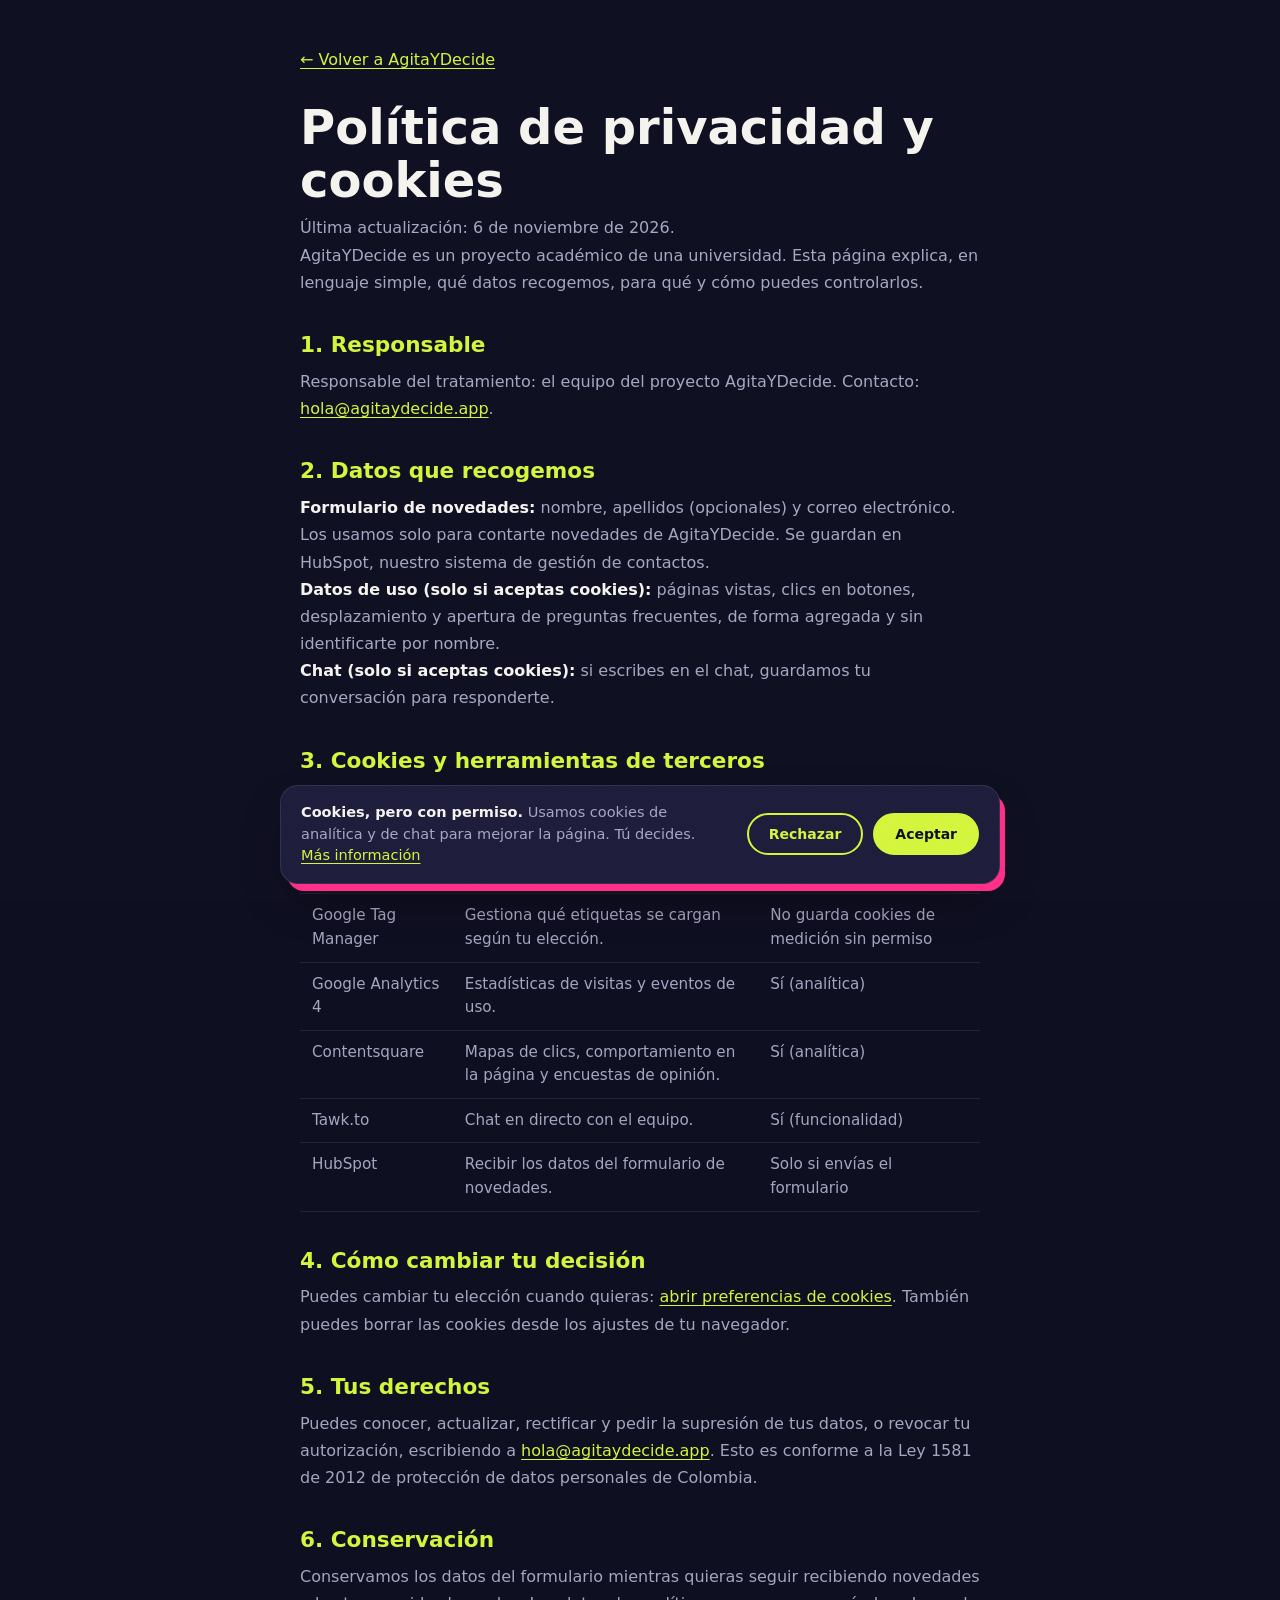
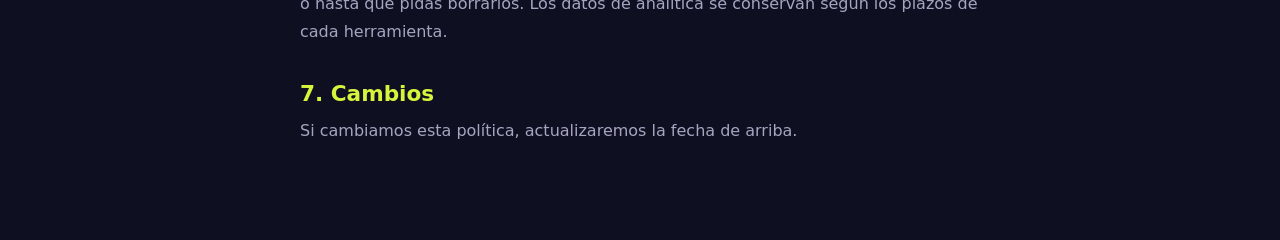
==== privacidad.html @ ba93901f "Banner de cookies con Consent Mode y página de privacidad" && git push" ====
<!doctype html>
<html lang="es">
<head>
  <script>
  window.dataLayer = window.dataLayer || [];
  function gtag(){dataLayer.push(arguments);}
  gtag('consent','default',{ad_storage:'denied',ad_user_data:'denied',ad_personalization:'denied',analytics_storage:'denied',functionality_storage:'denied',personalization_storage:'denied',security_storage:'granted',wait_for_update:500});
  try{if(localStorage.getItem('agita_consent_v1')==='granted'){gtag('consent','update',{analytics_storage:'granted',functionality_storage:'granted'});}}catch(e){}
  </script>
  <!-- Google Tag Manager -->
  <script>(function(w,d,s,l,i){w[l]=w[l]||[];w[l].push({'gtm.start':
  new Date().getTime(),event:'gtm.js'});var f=d.getElementsByTagName(s)[0],
  j=d.createElement(s),dl=l!='dataLayer'?'&l='+l:'';j.async=true;j.src=
  'https://www.googletagmanager.com/gtm.js?id='+i+dl;f.parentNode.insertBefore(j,f);
  })(window,document,'script','dataLayer','GTM-TQKG4NX7');</script>
  <!-- End Google Tag Manager -->
  <meta charset="utf-8">
  <meta name="viewport" content="width=device-width, initial-scale=1">
  <title>Política de privacidad y cookies — AgitaYDecide</title>
  <meta name="description" content="Cómo AgitaYDecide trata tus datos personales y qué cookies usa: analítica, chat y formulario de contacto. Tú decides qué aceptar.">
  <meta name="robots" content="noindex, follow">
  <link rel="canonical" href="https://juand12348.github.io/AgitaYDecide/privacidad.html">
  <meta name="theme-color" content="#0f0f22">
  <link rel="icon" href="assets/favicon.svg" type="image/svg+xml">
  <link rel="icon" href="assets/favicon.ico" sizes="32x32">
  <link rel="apple-touch-icon" href="assets/apple-touch-icon.png">
  <link rel="manifest" href="manifest.webmanifest">
  <link rel="stylesheet" href="css/styles.css">
  <style>
    .legal{max-width:760px;margin:0 auto;padding:48px var(--gutter) 96px}
    .legal-back{display:inline-block;margin-bottom:28px;color:var(--lime);text-underline-offset:3px}
    .legal h1{font:800 clamp(2rem,6vw,3rem)/1.1 var(--f-display);margin:0 0 8px}
    .legal h2{font:700 1.35rem/1.2 var(--f-display);margin:36px 0 10px;color:var(--lime)}
    .legal p,.legal li{line-height:1.7;color:var(--muted)}
    .legal strong{color:var(--text)}
    .legal a{color:var(--lime);text-underline-offset:3px}
    .legal table{width:100%;border-collapse:collapse;margin:12px 0;font-size:.95rem}
    .legal th,.legal td{text-align:left;padding:10px 12px;border-bottom:1px solid var(--line);vertical-align:top;color:var(--muted)}
    .legal th{color:var(--text)}
    .legal .link-btn{background:none;border:0;padding:0;font:inherit;color:var(--lime);text-decoration:underline;text-underline-offset:3px;cursor:pointer}
  </style>
</head>
<body>
  <noscript><iframe src="https://www.googletagmanager.com/ns.html?id=GTM-TQKG4NX7"
  height="0" width="0" style="display:none;visibility:hidden"></iframe></noscript>

  <main class="legal">
    <a class="legal-back" href="./">← Volver a AgitaYDecide</a>
    <h1>Política de privacidad y cookies</h1>
    <p>Última actualización: 6 de noviembre de 2026.</p>

    <p>AgitaYDecide es un proyecto académico de una universidad. Esta página explica, en lenguaje simple, qué datos recogemos, para qué y cómo puedes controlarlos.</p>

    <h2>1. Responsable</h2>
    <p>Responsable del tratamiento: el equipo del proyecto AgitaYDecide. Contacto: <a href="mailto:hola@agitaydecide.app">hola@agitaydecide.app</a>.</p>

    <h2>2. Datos que recogemos</h2>
    <ul>
      <li><strong>Formulario de novedades:</strong> nombre, apellidos (opcionales) y correo electrónico. Los usamos solo para contarte novedades de AgitaYDecide. Se guardan en HubSpot, nuestro sistema de gestión de contactos.</li>
      <li><strong>Datos de uso (solo si aceptas cookies):</strong> páginas vistas, clics en botones, desplazamiento y apertura de preguntas frecuentes, de forma agregada y sin identificarte por nombre.</li>
      <li><strong>Chat (solo si aceptas cookies):</strong> si escribes en el chat, guardamos tu conversación para responderte.</li>
    </ul>

    <h2>3. Cookies y herramientas de terceros</h2>
    <p>Al entrar por primera vez, las cookies de analítica y de chat están <strong>desactivadas</strong> hasta que pulses «Aceptar» en el aviso.</p>
    <table>
      <thead><tr><th>Herramienta</th><th>Para qué</th><th>Requiere permiso</th></tr></thead>
      <tbody>
        <tr><td>Google Tag Manager</td><td>Gestiona qué etiquetas se cargan según tu elección.</td><td>No guarda cookies de medición sin permiso</td></tr>
        <tr><td>Google Analytics 4</td><td>Estadísticas de visitas y eventos de uso.</td><td>Sí (analítica)</td></tr>
        <tr><td>Contentsquare</td><td>Mapas de clics, comportamiento en la página y encuestas de opinión.</td><td>Sí (analítica)</td></tr>
        <tr><td>Tawk.to</td><td>Chat en directo con el equipo.</td><td>Sí (funcionalidad)</td></tr>
        <tr><td>HubSpot</td><td>Recibir los datos del formulario de novedades.</td><td>Solo si envías el formulario</td></tr>
      </tbody>
    </table>

    <h2>4. Cómo cambiar tu decisión</h2>
    <p>Puedes cambiar tu elección cuando quieras: <button type="button" class="link-btn" data-cookie-settings>abrir preferencias de cookies</button>. También puedes borrar las cookies desde los ajustes de tu navegador.</p>

    <h2>5. Tus derechos</h2>
    <p>Puedes conocer, actualizar, rectificar y pedir la supresión de tus datos, o revocar tu autorización, escribiendo a <a href="mailto:hola@agitaydecide.app">hola@agitaydecide.app</a>. Esto es conforme a la Ley 1581 de 2012 de protección de datos personales de Colombia.</p>

    <h2>6. Conservación</h2>
    <p>Conservamos los datos del formulario mientras quieras seguir recibiendo novedades o hasta que pidas borrarlos. Los datos de analítica se conservan según los plazos de cada herramienta.</p>

    <h2>7. Cambios</h2>
    <p>Si cambiamos esta política, actualizaremos la fecha de arriba.</p>
  </main>

  <script src="js/consent.js" defer></script>
</body>
</html>
---- css/styles.css ----
/* ==========================================================================
   AgitaYDecide — landing
   ========================================================================== */

:root {
  --ink: #0f0f22;
  --ink-2: #14142c;
  --ink-3: #1d1d3b;
  --ink-4: #2a2a4c;
  --ink-deep: #0a0a18;
  --cream: #eeeae0;
  --cream-2: #e3ded0;

  --lime: #d4f53c;
  --pink: #ff2e88;
  --cyan: #2cc9f2;
  --violet: #9b8cff;
  --orange: #ffa53a;

  --text: #f5f3ee;
  --muted: #a6a5c0;
  --line: rgba(255, 255, 255, .09);

  --f-display: "Outfit", system-ui, sans-serif;
  --f-body: "DM Sans", system-ui, sans-serif;
  --f-hand: "Caveat", "Comic Sans MS", cursive;

  --ease: cubic-bezier(.2, .7, .2, 1);
  --spring: cubic-bezier(.34, 1.56, .64, 1);
  --gutter: clamp(16px, 4vw, 40px);
  --max: 1180px;
}

/* ---------- Base ---------- */
*, *::before, *::after { box-sizing: border-box; }

html { scroll-behavior: smooth; scroll-padding-top: 80px; }

body {
  margin: 0;
  background: var(--ink);
  color: var(--text);
  font-family: var(--f-body);
  font-size: 16px;
  line-height: 1.55;
  -webkit-font-smoothing: antialiased;
  overflow-x: hidden;
}

/* grano de papel, muy sutil */
body::after {
  content: "";
  position: fixed;
  inset: 0;
  pointer-events: none;
  z-index: 100;
  opacity: .07;
  background-image: url("data:image/svg+xml,%3Csvg xmlns='http://www.w3.org/2000/svg' width='160' height='160'%3E%3Cfilter id='n'%3E%3CfeTurbulence type='fractalNoise' baseFrequency='.85' numOctaves='3' stitchTiles='stitch'/%3E%3C/filter%3E%3Crect width='100%25' height='100%25' filter='url(%23n)'/%3E%3C/svg%3E");
  mix-blend-mode: overlay;
}

img, svg { display: block; max-width: 100%; }
a { color: inherit; }
button { font: inherit; color: inherit; cursor: pointer; }
h1, h2, h3, h4, p, ul, ol, figure, blockquote { margin: 0; }
ul, ol { padding: 0; list-style: none; }

:focus-visible { outline: 3px solid var(--lime); outline-offset: 3px; border-radius: 6px; }

.wrap { width: 100%; max-width: var(--max); margin-inline: auto; padding-inline: var(--gutter); }
.section { padding-block: clamp(72px, 10vw, 120px); position: relative; }

/* ---------- Tipografía ---------- */
.eyebrow {
  font: 700 12px/1 var(--f-body);
  letter-spacing: .24em;
  text-transform: uppercase;
  color: var(--cyan);
  margin-bottom: 18px;
}
.eyebrow-plain { color: var(--text); opacity: .85; }
.eyebrow-ink { color: var(--ink); }

.h2 {
  font: 800 clamp(2.1rem, 4.4vw, 3.25rem)/1.02 var(--f-display);
  letter-spacing: -.02em;
}

.hl-lime, .hl-pink { position: relative; display: inline-block; }
.hl-lime { color: var(--lime); }
.hl-pink { color: var(--pink); }

.hand-note {
  font: 700 clamp(1.4rem, 2.2vw, 1.85rem)/1.05 var(--f-hand);
  color: var(--text);
}

/* trazos de color reutilizables (SVG) */
.s-lime { stroke: var(--lime); }
.s-pink { stroke: var(--pink); }
.s-cyan { stroke: var(--cyan); }
.s-violet { stroke: var(--violet); }
.s-ink { stroke: var(--ink); }

/* subrayado a mano que se dibuja */
.scribble {
  position: absolute;
  left: -2%;
  bottom: -.32em;
  width: 104%;
  height: .42em;
  overflow: visible;
}
.scribble path {
  fill: none;
  stroke: currentColor;
  stroke-width: 4;
  stroke-linecap: round;
}
.js .scribble path {
  stroke-dasharray: var(--len, 400);
  stroke-dashoffset: var(--len, 400);
  transition: stroke-dashoffset .9s var(--ease) .55s;
}
.js .scribble path + path { transition-delay: .85s; }
.js .is-in .scribble path { stroke-dashoffset: 0; }

/* ---------- Botones ---------- */
.btn {
  --bg: var(--lime);
  --fg: var(--ink);
  display: inline-flex;
  align-items: center;
  gap: 12px;
  padding: 15px 26px;
  border: 0;
  border-radius: 999px;
  background: var(--bg);
  color: var(--fg);
  font: 700 16px/1 var(--f-display);
  text-decoration: none;
  white-space: nowrap;
  transition: transform .35s var(--spring), box-shadow .35s var(--ease);
}
.btn:hover { transform: translateY(-2px) rotate(-1.5deg); box-shadow: 0 12px 28px -12px rgba(212, 245, 60, .65); }
.btn:active { transform: translateY(0) scale(.97); }
.btn-ico { width: 22px; height: 22px; flex: none; }
.btn:hover .btn-ico { animation: wiggle .5s var(--ease); }
.btn-sm { padding: 11px 18px; font-size: 14px; }

.btn-dark { --bg: var(--ink); --fg: var(--text); padding: 12px 22px 12px 18px; }
.btn-dark:hover { box-shadow: 4px 5px 0 var(--pink); }
.btn-dark span { display: flex; flex-direction: column; gap: 3px; text-align: left; font-size: 17px; }
.btn-dark small { font: 500 11px/1 var(--f-body); opacity: .7; }

@keyframes wiggle {
  0%, 100% { transform: rotate(0); }
  20% { transform: rotate(-14deg); }
  40% { transform: rotate(12deg); }
  60% { transform: rotate(-8deg); }
  80% { transform: rotate(5deg); }
}

/* ---------- Animaciones de entrada ---------- */
.js [data-reveal] {
  opacity: 0;
  transform: translateY(26px);
  transition: opacity .8s var(--ease) var(--d, 0s), transform .9s var(--ease) var(--d, 0s);
}
.js [data-reveal="fade"] { transform: scale(.97); }
.js [data-reveal="left"] { transform: translateX(-36px) rotate(-2deg); }
.js [data-reveal="right"] { transform: translateX(36px) rotate(3deg); }
.js [data-reveal].is-in { opacity: 1; transform: none; }
/* una vez dentro, los hovers responden sin el retardo de entrada */
.js [data-reveal].is-done { transition: transform .5s var(--spring), box-shadow .5s var(--ease), opacity .3s; }

/* contenedor que escalona a sus hijos */
.js [data-reveal="stagger"] { opacity: 1; transform: none; }
.js [data-reveal="stagger"] > * {
  opacity: 0;
  transform: translateY(14px) scale(.9) rotate(0deg);
  transition: opacity .5s var(--ease), transform .6s var(--spring);
  transition-delay: calc(var(--i, 0) * .32s + .1s);
}
.js [data-reveal="stagger"].is-in > * { opacity: 1; transform: translateX(var(--x, 0)) rotate(var(--r, 0deg)); }

/* ==========================================================================
   1. HEADER
   ========================================================================== */
.site-header {
  position: fixed;
  inset: 0 0 auto;
  z-index: 50;
  transition: background-color .4s var(--ease), border-color .4s var(--ease), padding .4s var(--ease);
  border-bottom: 1px solid transparent;
  padding-block: 18px;
}
.site-header.is-scrolled {
  background: rgba(15, 15, 34, .86);
  backdrop-filter: blur(12px);
  -webkit-backdrop-filter: blur(12px);
  border-color: var(--line);
  padding-block: 10px;
}
.header-inner { display: flex; align-items: center; justify-content: space-between; gap: 24px; }

.brand {
  display: inline-flex;
  align-items: center;
  gap: 10px;
  text-decoration: none;
  font: 800 22px/1 var(--f-display);
  letter-spacing: -.02em;
}
.brand-mark { width: 38px; height: 38px; color: var(--text); transition: transform .5s var(--spring); }
.brand:hover .brand-mark { transform: rotate(-14deg) scale(1.06); }

.nav { display: flex; align-items: center; gap: 28px; }
.nav a:not(.btn) {
  font-size: 14px;
  font-weight: 500;
  text-decoration: none;
  opacity: .85;
  position: relative;
  transition: opacity .2s;
}
.nav a:not(.btn)::after {
  content: "";
  position: absolute;
  left: 0; right: 0; bottom: -6px;
  height: 2px;
  border-radius: 2px;
  background: var(--lime);
  transform: scaleX(0);
  transform-origin: left;
  transition: transform .35s var(--ease);
}
.nav a:not(.btn):hover { opacity: 1; }
.nav a:not(.btn):hover::after { transform: scaleX(1); }

.menu-toggle {
  display: none;
  width: 44px; height: 44px;
  border: 1px solid var(--line);
  border-radius: 12px;
  background: var(--ink-3);
  position: relative;
}
.menu-toggle span {
  position: absolute;
  left: 12px; right: 12px;
  height: 2px;
  border-radius: 2px;
  background: var(--text);
  transition: transform .35s var(--ease), top .35s var(--ease);
}
.menu-toggle span:first-child { top: 17px; }
.menu-toggle span:last-child { top: 25px; right: 16px; }
.menu-toggle[aria-expanded="true"] span:first-child { top: 21px; transform: rotate(45deg); }
.menu-toggle[aria-expanded="true"] span:last-child { top: 21px; right: 12px; transform: rotate(-45deg); }

/* ==========================================================================
   2. HERO
   ========================================================================== */
.hero {
  position: relative;
  padding-top: 120px;
  overflow: hidden;
  border-bottom: 1px solid var(--line);
}
.hero-grid-bg {
  position: absolute;
  inset: 0;
  background-image:
    linear-gradient(var(--line) 1px, transparent 1px),
    linear-gradient(90deg, var(--line) 1px, transparent 1px);
  background-size: 44px 44px;
  mask-image: radial-gradient(ellipse 50% 70% at 72% 55%, #000 10%, transparent 75%);
  -webkit-mask-image: radial-gradient(ellipse 50% 70% at 72% 55%, #000 10%, transparent 75%);
  opacity: .55;
}
.hero-inner {
  position: relative;
  display: grid;
  grid-template-columns: 1.02fr 1fr;
  align-items: end;
  gap: 24px;
}
.hero-copy { padding-bottom: clamp(56px, 8vw, 96px); align-self: center; }

.hero-title {
  font: 800 clamp(2.7rem, 6.2vw, 4.7rem)/.98 var(--f-display);
  letter-spacing: -.03em;
  margin-bottom: 32px;
}
.hero-title .hl-lime { display: block; width: fit-content; font-size: 1.18em; margin-top: 4px; }
.hero-title .scribble { bottom: -.22em; height: .3em; }

.hero-lead { font-size: clamp(1.05rem, 1.5vw, 1.2rem); font-weight: 500; margin-bottom: 30px; max-width: 30ch; }
.hero-tags { margin-top: 22px; font-size: 13px; letter-spacing: .14em; color: var(--muted); }

.hero-art { position: relative; }
.hero-svg { width: 100%; max-width: 560px; margin-left: auto; overflow: hidden; }
.hero-note {
  position: absolute;
  top: 2%;
  right: -2%;
  z-index: 2;
  transform: rotate(-12deg);
  font-size: clamp(1.35rem, 2vw, 1.75rem);
  line-height: 1;
}
.hero-note svg { width: 130px; margin-top: 6px; overflow: visible; }
.hero-note path { fill: none; stroke-width: 4; stroke-linecap: round; }

.phone-body { fill: #0c0c1d; stroke: var(--text); stroke-width: 5; }
.phone-body.thin { stroke: #b8b2ff; stroke-width: 4; }
.phone-screen { fill: #15153a; }
.phone-notch { fill: #0c0c1d; }
.phone-logo { color: var(--text); }
.phone-text { fill: var(--text); font: 800 17px var(--f-display); letter-spacing: -.02em; }
.hand, .finger rect { fill: #f2ede1; stroke: #0b0b1a; stroke-width: 4; stroke-linejoin: round; }
.finger .nail { fill: none; stroke-width: 3; }
.hand-line { fill: none; stroke: #0b0b1a; stroke-width: 3; stroke-linecap: round; opacity: .55; }

/* la mano que agita: pausa, sacudida, pausa */
.rig-float { animation: float 6s ease-in-out infinite; transform-box: fill-box; transform-origin: center; }
.rig { animation: shake 3.6s var(--ease) infinite; transform-box: fill-box; transform-origin: 50% 85%; }
.arcs { transform-box: fill-box; transform-origin: center; }
.arcs-l { animation: arcs-l 3.6s var(--ease) infinite; }
.arcs-r { animation: arcs-r 3.6s var(--ease) infinite; }
.hero-art:hover .rig, .hero-art:hover .arcs { animation-duration: 1.4s; }

@keyframes float { 0%, 100% { transform: translateY(0); } 50% { transform: translateY(-8px); } }
@keyframes shake {
  0%, 52%, 100% { transform: rotate(0); }
  58% { transform: rotate(-5deg) translateX(-4px); }
  64% { transform: rotate(5deg) translateX(4px); }
  70% { transform: rotate(-4deg); }
  76% { transform: rotate(3deg); }
  82% { transform: rotate(-1deg); }
  88% { transform: rotate(0); }
}
@keyframes arcs-l {
  0%, 50%, 100% { opacity: .45; transform: translateX(0); }
  62%, 78% { opacity: 1; transform: translateX(-8px); }
}
@keyframes arcs-r {
  0%, 50%, 100% { opacity: .45; transform: translateX(0); }
  62%, 78% { opacity: 1; transform: translateX(8px); }
}

/* ==========================================================================
   3. BENEFICIOS
   ========================================================================== */
.benefits { background: var(--ink-2); border-bottom: 1px solid var(--line); }
.benefits-inner { display: grid; grid-template-columns: 1fr 2.6fr; gap: 48px; align-items: center; }
.benefits-head .hl-lime { margin-top: 4px; }
.benefits-head .scribble { bottom: -.34em; }

.benefits-list { display: grid; grid-template-columns: repeat(4, 1fr); }
.benefit {
  padding: 8px 26px 10px;
  border-left: 1px solid var(--line);
  position: relative;
}
.benefit::before {
  /* línea “a mano” que crece al aparecer */
  content: "";
  position: absolute;
  left: -1px; top: 0;
  width: 1px; height: 100%;
  background: rgba(255, 255, 255, .28);
  transform: scaleY(0);
  transform-origin: top;
  transition: transform 1s var(--ease) calc(var(--d, 0s) + .2s);
}
.benefit.is-in::before, html:not(.js) .benefit::before { transform: scaleY(1); }
.benefit h3 { font: 700 19px/1.2 var(--f-display); margin: 18px 0 8px; }
.benefit p { font-size: 14px; color: var(--muted); max-width: 22ch; }

.benefit-ico {
  width: 42px; height: 42px;
  fill: none;
  stroke-width: 1.8;
  stroke-linecap: round;
  stroke-linejoin: round;
  transition: transform .5s var(--spring);
}
.benefit:hover .benefit-ico { transform: rotate(-10deg) scale(1.12); }
.c-lime { stroke: var(--lime); }
.c-pink { stroke: var(--pink); }
.c-cyan { stroke: var(--cyan); }
.c-violet { stroke: var(--violet); }

/* ==========================================================================
   4. CTA — demo interactiva
   ========================================================================== */
.try { background: var(--cream); color: var(--ink); overflow: hidden; }
.try-inner {
  display: grid;
  grid-template-columns: auto 1.15fr .85fr;
  gap: clamp(28px, 4vw, 56px);
  align-items: center;
}

.try-phone-wrap { position: relative; padding: 30px 46px; }
.burst { position: absolute; inset: 0; width: 100%; height: 100%; overflow: visible; }

.demo-phone {
  position: relative;
  width: 264px;
  padding: 12px;
  border-radius: 40px;
  background: #0c0c1d;
  box-shadow: 0 0 0 3px #2b2b48 inset, 8px 10px 0 -2px rgba(15, 15, 34, .14);
  transform: rotate(-4deg);
  transition: transform .5s var(--spring);
}
.demo-phone:hover { transform: rotate(-2deg); }
.dp-screen {
  border-radius: 30px;
  background: linear-gradient(180deg, #17173a, #111128);
  padding: 22px 16px 18px;
  color: var(--text);
  min-height: 430px;
  display: flex;
  flex-direction: column;
}
.dp-brand { display: flex; align-items: center; justify-content: center; gap: 6px; font: 800 15px var(--f-display); margin-bottom: 20px; }
.dp-brand svg { width: 22px; height: 22px; }

.dp-list { display: flex; flex-direction: column; gap: 8px; }
.dp-item {
  --c: var(--lime);
  display: flex;
  align-items: center;
  gap: 10px;
  padding: 9px 10px;
  border-radius: 12px;
  background: var(--ink-3);
  border: 1.5px solid transparent;
  font-size: 14px;
  font-weight: 500;
  transition: border-color .15s, background-color .15s, transform .15s;
  animation: item-in .45s var(--spring) both;
}
.dp-item.is-hot { border-color: var(--c); background: var(--ink-4); transform: scale(1.03); }
.dp-item.is-pick { border-color: var(--c); background: color-mix(in srgb, var(--c) 22%, var(--ink-3)); }
.dp-dot {
  width: 22px; height: 22px;
  border-radius: 7px;
  background: var(--c);
  flex: none;
  transform: rotate(-6deg);
}
.dp-label { flex: 1; min-width: 0; overflow: hidden; text-overflow: ellipsis; white-space: nowrap; }
.dp-del {
  width: 24px; height: 24px;
  border: 0;
  border-radius: 8px;
  background: transparent;
  font-size: 18px;
  line-height: 1;
  opacity: .45;
  transition: opacity .2s, background-color .2s;
}
.dp-del:hover { opacity: 1; background: rgba(255, 255, 255, .08); }

@keyframes item-in { from { opacity: 0; transform: translateY(-6px) scale(.94); } }

.dp-add { display: flex; gap: 6px; margin-top: 10px; }
.dp-add[hidden] { display: none; }
.dp-add input {
  flex: 1;
  min-width: 0;
  padding: 9px 12px;
  border-radius: 12px;
  border: 1.5px dashed rgba(255, 255, 255, .22);
  background: transparent;
  color: var(--text);
  font: 500 14px var(--f-body);
}
.dp-add input::placeholder { color: var(--muted); }
.dp-add input:focus { outline: none; border-color: var(--lime); border-style: solid; }
.dp-add button {
  width: 38px;
  border: 0;
  border-radius: 12px;
  background: var(--ink-4);
  font-size: 20px;
  font-weight: 600;
  transition: background-color .2s, color .2s;
}
.dp-add button:hover { background: var(--lime); color: var(--ink); }

.dp-shake {
  margin-top: auto;
  padding: 15px;
  border: 0;
  border-radius: 14px;
  background: var(--lime);
  color: var(--ink);
  font: 800 16px/1 var(--f-display);
  letter-spacing: .06em;
  text-transform: uppercase;
  transition: transform .3s var(--spring), filter .2s;
}
.dp-shake:hover { transform: translateY(-2px); }
.dp-shake:active { transform: scale(.96); }
.dp-shake:disabled { filter: saturate(.4) brightness(.9); cursor: progress; }

.demo-phone.is-shaking { animation: phone-shake .5s linear infinite; }
@keyframes phone-shake {
  0% { transform: rotate(-4deg) translate(0, 0); }
  20% { transform: rotate(-9deg) translate(-6px, 2px); }
  40% { transform: rotate(1deg) translate(6px, -2px); }
  60% { transform: rotate(-8deg) translate(-4px, 1px); }
  80% { transform: rotate(0deg) translate(4px, -1px); }
  100% { transform: rotate(-4deg) translate(0, 0); }
}

.try-copy .h2 { margin-bottom: 22px; }
.try-lead { font-size: 17px; max-width: 42ch; color: #34344f; }
.try-note {
  display: flex;
  align-items: flex-start;
  gap: 8px;
  margin-top: 24px;
  color: var(--ink);
  transform: rotate(-2deg);
  font-size: 1.55rem;
}
.note-arrow { width: 60px; flex: none; margin-top: 4px; }
.note-arrow path { fill: none; stroke: var(--pink); stroke-width: 3; stroke-linecap: round; stroke-linejoin: round; }
.demo-hint { min-height: 1.5em; margin-top: 14px; font-size: 14px; font-weight: 700; color: var(--pink); }
.demo-hint.flash { animation: flash .6s var(--ease); }
@keyframes flash { 0% { transform: translateX(0); } 25% { transform: translateX(-6px); } 50% { transform: translateX(5px); } 75% { transform: translateX(-3px); } }

.try-result { position: relative; display: flex; align-items: center; gap: 10px; }
.curly-arrow { width: 74px; flex: none; }
.curly-arrow path { fill: none; stroke: var(--ink); stroke-width: 3.5; stroke-linecap: round; stroke-linejoin: round; }

.verdict {
  --c: var(--lime);
  position: relative;
  flex: 1;
  min-width: 180px;
  max-width: 230px;
  padding: 44px 20px 26px;
  border-radius: 26px;
  background: var(--ink);
  color: var(--text);
  text-align: center;
  transform: rotate(4deg);
  box-shadow: 10px 12px 0 -2px rgba(15, 15, 34, .14);
}
.verdict-rays { position: absolute; top: -22px; left: 50%; width: 82%; transform: translateX(-50%); overflow: visible; }
.verdict-rays g { transform-origin: 50% 100%; transform-box: fill-box; }
.verdict-ico { width: 64px; height: 64px; margin: 0 auto 14px; color: var(--c); }
.verdict-ico svg { width: 100%; height: 100%; }
.verdict-name {
  font: 800 clamp(1.5rem, 2.4vw, 1.9rem)/1.05 var(--f-display);
  letter-spacing: -.02em;
  overflow-wrap: anywhere;
}
.verdict-sub { margin-top: 6px; font-size: 13px; color: var(--muted); }

.verdict.is-thinking .verdict-ico { animation: spin-dice .5s linear infinite; }
.verdict.is-thinking .verdict-name { opacity: .35; }
.verdict.is-revealed { animation: verdict-pop .7s var(--spring); }
.verdict.is-revealed .verdict-rays g { animation: rays .7s var(--ease); }
@keyframes spin-dice { to { transform: rotate(360deg); } }
@keyframes verdict-pop {
  0% { transform: rotate(4deg) scale(.86); }
  60% { transform: rotate(-2deg) scale(1.06); }
  100% { transform: rotate(4deg) scale(1); }
}
@keyframes rays { 0% { opacity: 0; transform: scale(.6); } 100% { opacity: 1; transform: scale(1); } }

/* ==========================================================================
   5. EXPLICACIÓN
   ========================================================================== */
.explain { background: var(--ink); }

.problem {
  display: grid;
  grid-template-columns: 1fr 1.05fr .7fr;
  gap: 32px;
  align-items: center;
}
.problem-copy .h2 { margin-bottom: 22px; }
.problem-lines { font-size: 16px; font-weight: 500; line-height: 1.5; }
.problem-tip {
  display: flex;
  align-items: center;
  gap: 12px;
  margin-top: 26px;
  max-width: 34ch;
  color: var(--lime);
  font-size: 14px;
  font-weight: 500;
}
.problem-tip svg {
  width: 34px; height: 34px;
  flex: none;
  padding: 6px;
  border: 2px solid var(--lime);
  border-radius: 50%;
}

.chat { position: relative; display: flex; flex-direction: column; align-items: flex-start; gap: 14px; }
.bubble {
  display: inline-block;
  padding: 11px 18px;
  border-radius: 14px;
  font-size: 15px;
  font-weight: 500;
  transform: translateX(var(--x, 0)) rotate(var(--r, 0deg));
  box-shadow: 0 6px 18px -10px rgba(0, 0, 0, .6);
  white-space: nowrap;
}
.b-grey { background: #3a3958; color: #e7e5f4; border-bottom-left-radius: 4px; }
.b-pink { background: var(--pink); color: #fff; font-weight: 700; border-bottom-right-radius: 4px; }
.b-cyan { background: var(--cyan); color: var(--ink); font-weight: 700; border-bottom-right-radius: 4px; }
.chat-doodle { width: 60px; margin-left: 12%; margin-top: -6px; }
.chat-doodle path { fill: none; stroke: var(--violet); stroke-width: 2.5; stroke-linecap: round; }

.bored { width: 100%; max-width: 220px; margin-left: auto; overflow: visible; }
.bored-phone { transform-box: fill-box; transform-origin: center; animation: sigh 4s ease-in-out infinite; }
@keyframes sigh { 0%, 100% { transform: rotate(0); } 50% { transform: rotate(-3deg) translateY(3px); } }

.divider { width: 100%; height: 20px; margin-block: clamp(56px, 8vw, 90px); }
.divider path { fill: none; stroke: var(--line); stroke-width: 2; stroke-dasharray: 2 10; stroke-linecap: round; vector-effect: non-scaling-stroke; }

.steps-block { display: grid; grid-template-columns: .9fr 3fr; gap: 40px; align-items: center; }
.steps-scribble { width: 140px; margin-top: 14px; overflow: visible; }
.steps-scribble path { fill: none; stroke-width: 4; stroke-linecap: round; }

.steps { display: grid; grid-template-columns: repeat(3, 1fr); gap: 28px; counter-reset: s; }
.step {
  position: relative;
  display: flex;
  gap: 16px;
  align-items: center;
  padding: 18px;
  border: 1.5px solid color-mix(in srgb, var(--c) 70%, transparent);
  border-radius: 20px;
  background: var(--ink-2);
  transition: transform .45s var(--spring), box-shadow .45s var(--ease);
}
.step:hover, .js .step.is-in:hover { transform: translateY(-6px) rotate(-1deg); box-shadow: 6px 8px 0 -1px var(--c); }
.step:not(:last-child)::after {
  /* flecha entre pasos */
  content: "";
  position: absolute;
  right: -24px;
  top: 50%;
  width: 20px; height: 20px;
  background: currentColor;
  color: var(--muted);
  -webkit-mask: url("data:image/svg+xml,%3Csvg xmlns='http://www.w3.org/2000/svg' viewBox='0 0 24 24' fill='none' stroke='black' stroke-width='2.4' stroke-linecap='round' stroke-linejoin='round'%3E%3Cpath d='M4 12.5c5-.6 10-.4 15 .2M14 7.5c2 1.8 3.6 3.4 5 5-1.6 1.6-3.3 3.1-5 4.6'/%3E%3C/svg%3E") center / contain no-repeat;
          mask: url("data:image/svg+xml,%3Csvg xmlns='http://www.w3.org/2000/svg' viewBox='0 0 24 24' fill='none' stroke='black' stroke-width='2.4' stroke-linecap='round' stroke-linejoin='round'%3E%3Cpath d='M4 12.5c5-.6 10-.4 15 .2M14 7.5c2 1.8 3.6 3.4 5 5-1.6 1.6-3.3 3.1-5 4.6'/%3E%3C/svg%3E") center / contain no-repeat;
  transform: translateY(-50%);
}
.step-num {
  display: inline-grid;
  place-items: center;
  width: 30px; height: 30px;
  border-radius: 50%;
  background: var(--c);
  color: var(--ink);
  font: 800 12px var(--f-display);
  margin-bottom: 10px;
}
.step h3 { font: 700 17px/1.2 var(--f-display); margin-bottom: 6px; }
.step p { font-size: 13.5px; color: var(--muted); line-height: 1.45; }

.mini-phone {
  position: relative;
  flex: none;
  width: 82px;
  height: 150px;
  padding: 16px 7px 8px;
  border-radius: 18px;
  background: #0c0c1d;
  border: 2.5px solid var(--text);
  display: flex;
  flex-direction: column;
  gap: 5px;
  transform: rotate(-5deg);
}
.mp-row {
  display: flex;
  align-items: center;
  gap: 4px;
  height: 17px;
  padding: 0 5px;
  border-radius: 5px;
  background: var(--ink-3);
  font-size: 8.5px;
  font-weight: 500;
}
.mp-row::before { content: ""; width: 7px; height: 7px; border-radius: 2px; background: var(--c); }
.mp-btn {
  margin-top: auto;
  padding: 5px 0;
  border-radius: 6px;
  background: var(--lime);
  color: var(--ink);
  font: 800 8px var(--f-display);
  letter-spacing: .08em;
  text-transform: uppercase;
  text-align: center;
}
.mini-phone.is-shaking { justify-content: center; align-items: center; animation: mini-shake 2.4s var(--ease) infinite; }
.mp-logo { width: 34px; height: 34px; color: var(--text); }
.mp-waves { position: absolute; top: 10%; left: -22%; width: 144%; height: 80%; max-width: none; overflow: visible; animation: arcs-pulse 2.4s var(--ease) infinite; }
.mp-result { justify-content: center; align-items: center; text-align: center; gap: 2px; }
.mp-result strong { font: 800 15px var(--f-display); }
.mp-result small { font-size: 7.5px; color: var(--muted); }
.mp-burst { width: 46px; margin-bottom: 4px; overflow: visible; }

@keyframes mini-shake {
  0%, 45%, 100% { transform: rotate(-5deg); }
  52% { transform: rotate(-14deg); }
  60% { transform: rotate(5deg); }
  68% { transform: rotate(-12deg); }
  76% { transform: rotate(2deg); }
  84% { transform: rotate(-5deg); }
}
@keyframes arcs-pulse { 0%, 45%, 100% { opacity: .3; } 55%, 80% { opacity: 1; } }

/* ==========================================================================
   6. TESTIMONIOS
   ========================================================================== */
.testimonials { background: var(--ink-2); border-block: 1px solid var(--line); }
.t-head { position: relative; margin-bottom: clamp(44px, 6vw, 70px); }
.t-note { position: absolute; left: min(520px, 70%); bottom: -6px; color: var(--pink); transform: rotate(-8deg); }

.t-grid {
  display: grid;
  grid-template-columns: repeat(3, 1fr);
  gap: 34px 28px;
  align-items: start;
}
.t-grid > :nth-child(3n + 2) { margin-top: 36px; }

.t-card {
  --r: 0deg;
  position: relative;
  padding: 30px 26px 24px;
  border-radius: 22px;
  background: var(--ink-3);
  border: 1px solid var(--line);
  transition: transform .5s var(--spring), box-shadow .5s var(--ease);
}
.js .t-card.is-in, html:not(.js) .t-card { transform: rotate(var(--r)); }
.t-card:hover { transform: rotate(0) translateY(-6px) !important; box-shadow: 0 22px 40px -24px rgba(0, 0, 0, .8); }
.t-card blockquote { font-size: 15.5px; line-height: 1.55; margin-bottom: 22px; }
.t-card figcaption { display: flex; align-items: center; gap: 12px; font-size: 13px; color: var(--muted); }
.t-card figcaption strong { display: block; color: var(--text); font-size: 14px; }

.avatar {
  display: grid;
  place-items: center;
  width: 40px; height: 40px;
  flex: none;
  border-radius: 13px;
  background: var(--c);
  color: var(--ink);
  font: 800 13px var(--f-display);
  transform: rotate(-6deg);
}

.t-verdict {
  position: absolute;
  top: -13px;
  right: 18px;
  padding: 6px 12px;
  border-radius: 999px;
  background: var(--c);
  color: var(--ink);
  font: 700 12px/1 var(--f-display);
  transform: rotate(4deg);
}

.t-card--lime { background: var(--lime); color: var(--ink); border-color: transparent; }
.t-card--lime figcaption, .t-card--lime figcaption strong { color: var(--ink); }
.t-card--lime .avatar { color: var(--lime); }
.t-card--lime blockquote { font: 600 19px/1.35 var(--f-display); }

.t-card--bubble { border-radius: 22px 22px 22px 6px; border-color: color-mix(in srgb, var(--pink) 55%, transparent); }

.tape {
  position: absolute;
  top: -12px;
  left: 50%;
  width: 92px; height: 24px;
  margin-left: -46px;
  background: rgba(238, 234, 224, .55);
  transform: rotate(-4deg);
  clip-path: polygon(3% 0, 97% 4%, 100% 50%, 96% 100%, 2% 96%, 0 50%);
}
.tape--pink { background: rgba(255, 46, 136, .55); transform: rotate(3deg); }

/* ==========================================================================
   7. CTA 2
   ========================================================================== */
.cta2 { background: var(--lime); color: var(--ink); overflow: hidden; }

.marquee {
  background: var(--ink);
  color: var(--lime);
  padding-block: 14px;
  transform: rotate(-1.2deg) scale(1.04);
  margin-top: -6px;
  overflow: hidden;
}
.marquee-track { display: flex; align-items: center; gap: 22px; width: max-content; animation: marquee 34s linear infinite; }
.marquee-track span { font: 700 18px/1 var(--f-display); white-space: nowrap; }
.marquee-track i { font-style: normal; color: var(--pink); font-weight: 800; }
.marquee:hover .marquee-track { animation-play-state: paused; }
@keyframes marquee { to { transform: translateX(-50%); } }

.cta2-inner {
  display: grid;
  grid-template-columns: 1.6fr 1fr;
  gap: 40px;
  align-items: center;
  padding-block: clamp(64px, 9vw, 110px);
}
.cta2-title {
  font: 900 clamp(2.3rem, 5.4vw, 4.2rem)/.98 var(--f-display);
  letter-spacing: -.035em;
  max-width: 16ch;
  margin-bottom: 22px;
}
.cta2-lead { font-size: 18px; font-weight: 500; max-width: 46ch; margin-bottom: 30px; }
.store-btns { display: flex; flex-wrap: wrap; gap: 14px; }

.cta2-badge { position: relative; justify-self: center; width: min(280px, 70vw); }
.cta2-badge svg { width: 100%; overflow: visible; }
.badge-bg { fill: var(--ink); }
.badge-text {
  fill: var(--lime);
  font: 800 15px var(--f-display);
  letter-spacing: 2px;
  transform-box: view-box;
  transform-origin: 110px 110px;
  animation: spin 22s linear infinite;
}
/* centrado con `translate` para que la animación (que usa `transform`) no lo desplace */
.cta2-badge .badge-logo {
  position: absolute;
  top: 50%;
  left: 50%;
  width: 30%;
  height: 30%;
  translate: -50% -50%;
  color: var(--text);
  transform-origin: center;
}
.cta2-badge:hover .badge-logo { animation: wiggle .7s var(--ease); }
.cta2-note { position: absolute; right: -16%; bottom: -8%; color: var(--ink); transform: rotate(-10deg); font-size: 2rem; }
@keyframes spin { to { transform: rotate(360deg); } }

/* ==========================================================================
   8. FAQ
   ========================================================================== */
.faq { background: var(--ink); }
.faq-inner { display: grid; grid-template-columns: .9fr 1.4fr; gap: clamp(36px, 6vw, 90px); align-items: start; }
.faq-head { position: sticky; top: 110px; }
.faq-head .h2 { margin-bottom: 18px; }
.faq-sub { color: var(--muted); max-width: 34ch; }
.faq-sub a { color: var(--lime); text-underline-offset: 3px; }
.faq-note { margin-top: 32px; color: var(--cyan); transform: rotate(-4deg); width: fit-content; }

.faq-list { border-top: 1px solid var(--line); }
.faq-item { border-bottom: 1px solid var(--line); }
.faq-q {
  display: flex;
  align-items: center;
  justify-content: space-between;
  gap: 20px;
  width: 100%;
  padding: 24px 4px;
  border: 0;
  background: none;
  text-align: left;
  font: 700 clamp(1.05rem, 1.6vw, 1.22rem)/1.3 var(--f-display);
  transition: color .2s;
}
.faq-q:hover { color: var(--lime); }
.faq-plus {
  position: relative;
  width: 34px; height: 34px;
  flex: none;
  border-radius: 11px;
  border: 1.5px solid var(--line);
  transition: transform .45s var(--spring), background-color .3s, border-color .3s;
}
.faq-plus::before, .faq-plus::after {
  content: "";
  position: absolute;
  left: 50%; top: 50%;
  width: 13px; height: 2px;
  margin: -1px 0 0 -6.5px;
  border-radius: 2px;
  background: currentColor;
}
.faq-plus::after { transform: rotate(90deg); }
.faq-item.is-open .faq-plus { transform: rotate(135deg); background: var(--lime); border-color: var(--lime); color: var(--ink); }

.faq-a { display: grid; grid-template-rows: 0fr; transition: grid-template-rows .5s var(--ease); }
.faq-a > div { overflow: hidden; }
.faq-a p {
  padding: 0 60px 26px 4px;
  color: var(--muted);
  opacity: 0;
  transform: translateY(-6px);
  transition: opacity .4s var(--ease), transform .4s var(--ease);
}
.faq-item.is-open .faq-a { grid-template-rows: 1fr; }
.faq-item.is-open .faq-a p { opacity: 1; transform: none; transition-delay: .1s; }

/* ==========================================================================
   9. PRE-FOOTER
   ========================================================================== */
.prefooter {
  position: relative;
  background: var(--ink-2);
  border-top: 1px solid var(--line);
  padding-block: clamp(56px, 7vw, 80px);
  overflow: hidden;
}
.pf-scribbles { position: absolute; inset: 0; width: 100%; height: 100%; opacity: .9; }
.pf-inner { position: relative; display: flex; align-items: center; justify-content: space-between; gap: 32px; flex-wrap: wrap; }
.brand-lg { font-size: 26px; }
.brand-lg .brand-mark { width: 48px; height: 48px; }
.pf-quote {
  display: flex;
  flex-direction: column;
  font: 700 clamp(1.8rem, 3vw, 2.4rem)/1 var(--f-hand);
  transform: rotate(-4deg);
}
.pf-quote .hl-lime { width: fit-content; }
.pf-quote .scribble { bottom: -.25em; height: .3em; }

/* ==========================================================================
   10. FOOTER
   ========================================================================== */
.footer { background: var(--ink-deep); padding-top: 64px; font-size: 14px; }
.footer-inner { display: grid; grid-template-columns: 1.6fr repeat(3, 1fr); gap: 40px; padding-bottom: 48px; }
.f-brand p { margin-top: 16px; max-width: 32ch; color: var(--muted); }
.f-col { display: flex; flex-direction: column; gap: 10px; }
.f-col h4 { font: 700 12px var(--f-body); letter-spacing: .2em; text-transform: uppercase; color: var(--muted); margin-bottom: 6px; }
.f-col a { width: fit-content; text-decoration: none; opacity: .85; transition: color .2s, transform .3s var(--ease); }
.f-col a:hover { color: var(--lime); transform: translateX(4px); opacity: 1; }
.f-bottom {
  display: flex;
  justify-content: space-between;
  gap: 16px;
  flex-wrap: wrap;
  position: relative;
  padding-block: 22px 28px;
}
.f-bottom::before {
  content: "";
  position: absolute;
  top: 0;
  left: var(--gutter);
  right: var(--gutter);
  height: 1px;
  background: var(--line);
}
.f-bottom {
  color: var(--muted);
  font-size: 13px;
}

/* ==========================================================================
   11. MODAL + FORMULARIO DE REGISTRO
   ========================================================================== */
.lead-modal {
  position: fixed;
  inset: 0;
  z-index: 200;
  display: none;
  align-items: center;
  justify-content: center;
  padding: 22px;
}
.lead-modal.is-open { display: flex; }

.lead-modal__backdrop {
  position: absolute;
  inset: 0;
  background: rgba(8, 8, 20, .82);
  backdrop-filter: blur(7px);
  -webkit-backdrop-filter: blur(7px);
}

.lead-modal__panel {
  position: relative;
  z-index: 1;
  width: min(100%, 560px);
  max-height: min(90vh, 780px);
  overflow-y: auto;
  padding: 40px 30px 30px;
  border: 1px solid color-mix(in srgb, var(--lime) 35%, transparent);
  border-radius: 26px;
  background: var(--ink-2);
  text-align: center;
  box-shadow: 0 24px 90px rgba(0, 0, 0, .5);
  animation: lead-in .5s var(--spring);
}
.lead-modal__panel:focus { outline: none; }
@keyframes lead-in { from { opacity: 0; transform: translateY(18px) scale(.96) rotate(-1deg); } }

.lead-modal__panel .eyebrow { margin-bottom: 14px; }
.lead-modal__title {
  font: 800 clamp(1.7rem, 4vw, 2.2rem)/1.1 var(--f-display);
  letter-spacing: -.02em;
  margin-bottom: 12px;
}
.lead-modal__description {
  max-width: 390px;
  margin: 0 auto 26px;
  color: var(--muted);
}
.lead-modal__close {
  position: absolute;
  top: 12px;
  right: 14px;
  width: 40px;
  height: 40px;
  border: 0;
  border-radius: 12px;
  background: none;
  font-size: 30px;
  line-height: 1;
  transition: color .2s, background-color .2s;
}
.lead-modal__close:hover { color: var(--lime); background: rgba(255, 255, 255, .06); }

body.lead-modal-open { overflow: hidden; }

.lead-form { max-width: 460px; margin: 0 auto; text-align: left; }
.lead-row { display: grid; grid-template-columns: 1fr 1fr; gap: 14px; }
.lead-form label {
  display: block;
  margin-bottom: 16px;
  font-size: 14px;
  font-weight: 700;
}
.lead-form .req { color: var(--lime); }
.lead-form input {
  display: block;
  width: 100%;
  min-height: 46px;
  margin-top: 7px;
  padding: 12px 14px;
  border: 1.5px solid rgba(255, 255, 255, .18);
  border-radius: 12px;
  background: var(--ink-3);
  color: var(--text);
  font: 500 15px var(--f-body);
  transition: border-color .2s, box-shadow .2s;
}
.lead-form input:focus {
  outline: none;
  border-color: var(--lime);
  box-shadow: 0 0 0 3px rgba(212, 245, 60, .14);
}
.lead-form input.is-invalid { border-color: var(--pink); }

.lead-msg {
  min-height: 20px;
  margin-bottom: 10px;
  font-size: 13px;
  font-weight: 700;
  line-height: 1.4;
  color: var(--pink);
}
.lead-msg.ok { color: var(--lime); }

.lead-submit {
  display: block;
  margin-left: auto;
  min-height: 46px;
  padding: 13px 30px;
  border: 0;
  border-radius: 999px;
  background: var(--lime);
  color: var(--ink);
  font: 800 15px/1 var(--f-display);
  transition: transform .35s var(--spring), box-shadow .35s var(--ease), opacity .2s;
}
.lead-submit:hover { transform: translateY(-2px) rotate(-1.5deg); box-shadow: 0 12px 28px -12px rgba(212, 245, 60, .65); }
.lead-submit:disabled { opacity: .6; cursor: wait; transform: none; box-shadow: none; }

/* ==========================================================================
   Responsive
   ========================================================================== */
@media (max-width: 1080px) {
  .benefits-inner { grid-template-columns: 1fr; }
  .benefits-list { grid-template-columns: repeat(2, 1fr); row-gap: 36px; }
  .try-inner { grid-template-columns: auto 1fr; }
  .try-result { grid-column: 1 / -1; justify-content: center; }
  .problem { grid-template-columns: 1fr 1fr; }
  .bored { display: none; }
  .steps-block { grid-template-columns: 1fr; }
  .t-grid { grid-template-columns: repeat(2, 1fr); }
  .t-grid > :nth-child(3n + 2) { margin-top: 0; }
  .t-grid > :nth-child(2n) { margin-top: 30px; }
}

@media (max-width: 900px) {
  .menu-toggle { display: block; z-index: 2; }
  .nav {
    position: fixed;
    inset: 0;
    flex-direction: column;
    justify-content: center;
    gap: 26px;
    background: var(--ink);
    opacity: 0;
    visibility: hidden;
    transition: opacity .35s var(--ease), visibility .35s;
  }
  .nav a:not(.btn) { font: 700 28px var(--f-display); opacity: 0; transform: translateY(12px); transition: opacity .4s var(--ease), transform .4s var(--ease); }
  .nav.is-open { opacity: 1; visibility: visible; }
  .nav.is-open a:not(.btn) { opacity: 1; transform: none; }
  .nav.is-open a:nth-child(2) { transition-delay: .05s; }
  .nav.is-open a:nth-child(3) { transition-delay: .1s; }
  .nav.is-open a:nth-child(4) { transition-delay: .15s; }
  .nav.is-open a:nth-child(5) { transition-delay: .2s; }
  .nav-cta { margin-top: 10px; }
  .brand { position: relative; z-index: 2; }

  .hero { padding-top: 100px; }
  .hero-inner { grid-template-columns: 1fr; }
  .hero-copy { padding-bottom: 8px; }
  .hero-art { max-width: 480px; width: 100%; margin-inline: auto; }
  .hero-note { top: -2%; right: 0; }

  .steps { grid-template-columns: 1fr; gap: 18px; }
  .step:not(:last-child)::after { right: 50%; top: auto; bottom: -19px; transform: translateX(50%) rotate(90deg); }

  .cta2-inner { grid-template-columns: 1fr; }
  .faq-inner { grid-template-columns: 1fr; }
  .faq-head { position: static; }
  .footer-inner { grid-template-columns: 1fr 1fr; }
  .f-brand { grid-column: 1 / -1; }
}

@media (max-width: 680px) {
  .try-inner { grid-template-columns: 1fr; justify-items: center; }
  .try-copy { text-align: left; justify-self: stretch; }
  .try-phone-wrap { padding: 24px 34px; }
  .problem { grid-template-columns: 1fr; }
  .chat { margin-top: 8px; }
  .t-grid { grid-template-columns: 1fr; gap: 30px; }
  .t-grid > :nth-child(2n) { margin-top: 0; }
  .t-note { position: static; display: inline-block; margin-top: 8px; }
  .benefit { padding-inline: 18px 8px; }
  .pf-inner { flex-direction: column; align-items: flex-start; }
  .hero-note { position: static; width: fit-content; margin: 8px 0 -24px auto; transform: rotate(-6deg); font-size: 1.3rem; }
  .hero-note br:nth-of-type(odd) { display: none; }
  .faq-a p { padding-right: 8px; }

  .lead-modal__panel { padding: 38px 18px 22px; border-radius: 20px; }
  .lead-row { grid-template-columns: 1fr; gap: 0; }
}

@media (max-width: 420px) {
  .benefits-list { grid-template-columns: 1fr; }
  .bubble { font-size: 14px; }
  .chat .bubble { --x: 0% !important; }
  .chat .bubble:nth-child(even) { align-self: flex-end; }
  .footer-inner { grid-template-columns: 1fr; }
  .demo-phone { width: 244px; }
}

/* ---------- Movimiento reducido ---------- */
@media (prefers-reduced-motion: reduce) {
  html { scroll-behavior: auto; }
  *, *::before, *::after { animation-duration: .001ms !important; animation-iteration-count: 1 !important; transition-duration: .001ms !important; transition-delay: 0s !important; }
  .marquee-track { animation: none; }
}

/* ---------- Banner de cookies ---------- */
.cookie-banner {
  position: fixed; left: 50%; bottom: 16px; z-index: 90;
  width: min(720px, calc(100% - 32px));
  display: flex; align-items: center; gap: 16px 24px; flex-wrap: wrap; justify-content: space-between;
  padding: 16px 20px;
  background: var(--ink-3); color: var(--text);
  border: 1px solid var(--line); border-radius: 18px;
  box-shadow: 6px 8px 0 -1px var(--pink), 0 20px 50px -20px rgba(0, 0, 0, .7);
  opacity: 0; transform: translate(-50%, 24px); pointer-events: none;
  transition: opacity .35s var(--ease), transform .45s var(--spring);
}
.cookie-banner.is-open { opacity: 1; transform: translate(-50%, 0); pointer-events: auto; }
.cookie-banner__text { margin: 0; flex: 1 1 320px; font-size: 14.5px; line-height: 1.5; color: var(--muted); }
.cookie-banner__text strong { color: var(--text); }
.cookie-banner__text a { color: var(--lime); text-underline-offset: 3px; }
.cookie-banner__actions { display: flex; gap: 10px; flex: none; }
.cookie-btn {
  font: 700 14px/1 var(--f-display); cursor: pointer;
  padding: 12px 20px; border-radius: 999px; border: 2px solid var(--lime);
  transition: transform .2s var(--ease), box-shadow .2s var(--ease);
}
.cookie-btn--accept { background: var(--lime); color: var(--ink); }
.cookie-btn--ghost { background: transparent; color: var(--lime); }
.cookie-btn:hover { transform: translateY(-2px); }
.cookie-btn:focus-visible { outline: 3px solid var(--cyan); outline-offset: 3px; }
.footer .link-btn { background: none; border: 0; padding: 0; font: inherit; color: inherit; cursor: pointer; text-align: left; }
.footer .link-btn:hover { color: var(--lime); }
@media (prefers-reduced-motion: reduce) { .cookie-banner { transition: opacity .2s; } }
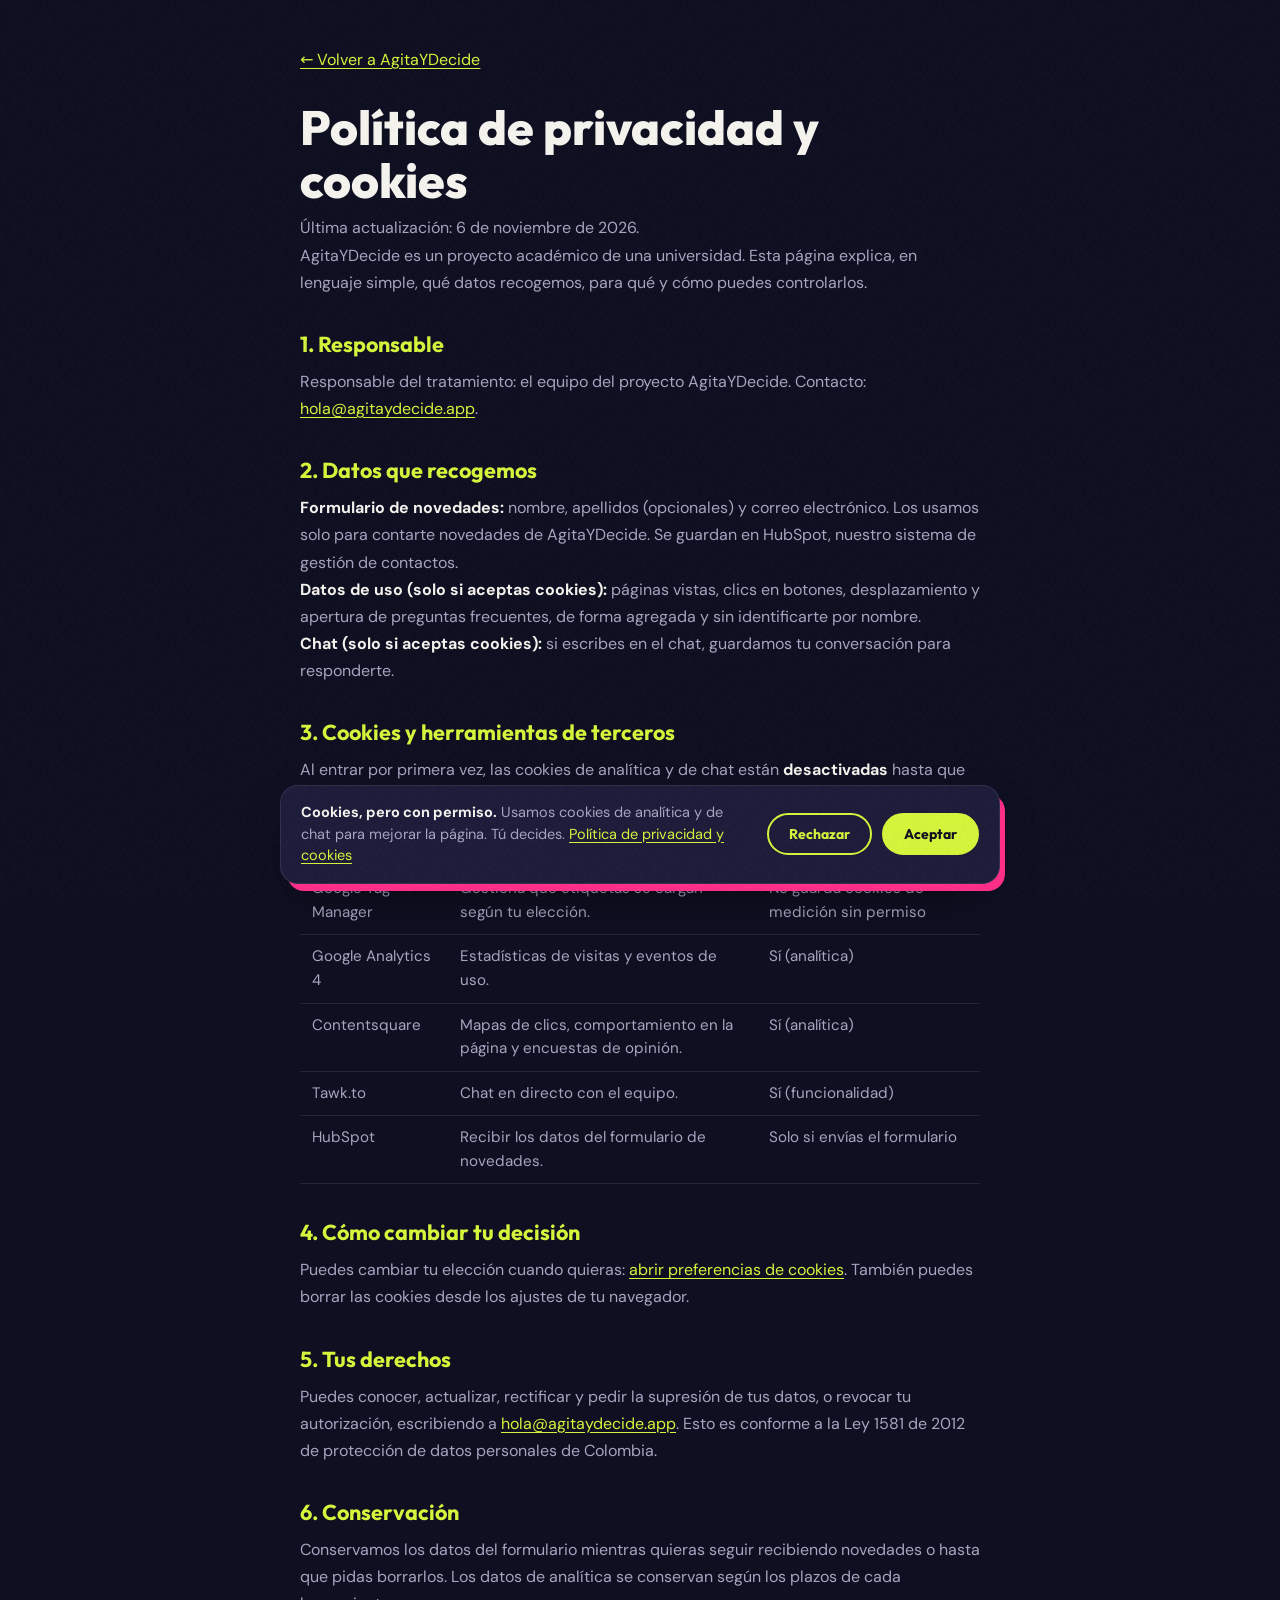
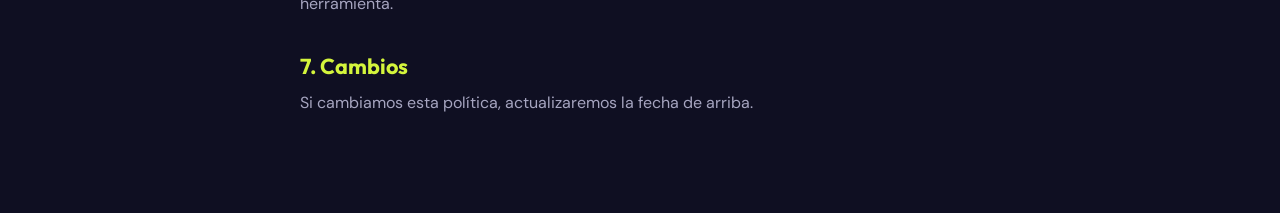
==== commit 60eb45f2: "Optimizando el rendimiento de la landing - GTM (GA4, Contentsquare, chat) se carga diferido en index" ====
--- a/privacidad.html
+++ b/privacidad.html
@@ -7,12 +7,27 @@
   gtag('consent','default',{ad_storage:'denied',ad_user_data:'denied',ad_personalization:'denied',analytics_storage:'denied',functionality_storage:'denied',personalization_storage:'denied',security_storage:'granted',wait_for_update:500});
   try{if(localStorage.getItem('agita_consent_v1')==='granted'){gtag('consent','update',{analytics_storage:'granted',functionality_storage:'granted'});}}catch(e){}
   </script>
-  <!-- Google Tag Manager -->
-  <script>(function(w,d,s,l,i){w[l]=w[l]||[];w[l].push({'gtm.start':
-  new Date().getTime(),event:'gtm.js'});var f=d.getElementsByTagName(s)[0],
-  j=d.createElement(s),dl=l!='dataLayer'?'&l='+l:'';j.async=true;j.src=
-  'https://www.googletagmanager.com/gtm.js?id='+i+dl;f.parentNode.insertBefore(j,f);
-  })(window,document,'script','dataLayer','GTM-TQKG4NX7');</script>
+  <!-- Google Tag Manager (diferido: primera interacción o ~3,5 s tras la carga; ver index.html) -->
+  <script>
+    (function (w, d, id) {
+      w.dataLayer = w.dataLayer || [];
+      var done = false;
+      var evs = ['scroll', 'pointerdown', 'keydown', 'touchstart'];
+      var opts = { once: true, passive: true };
+      function load() {
+        if (done) return;
+        done = true;
+        evs.forEach(function (e) { w.removeEventListener(e, load, opts); });
+        w.dataLayer.push({ 'gtm.start': new Date().getTime(), event: 'gtm.js' });
+        var s = d.createElement('script');
+        s.async = true;
+        s.src = 'https://www.googletagmanager.com/gtm.js?id=' + id;
+        d.head.appendChild(s);
+      }
+      evs.forEach(function (e) { w.addEventListener(e, load, opts); });
+      w.addEventListener('load', function () { setTimeout(load, 3500); });
+    })(window, document, 'GTM-TQKG4NX7');
+  </script>
   <!-- End Google Tag Manager -->
   <meta charset="utf-8">
   <meta name="viewport" content="width=device-width, initial-scale=1">
--- a/css/styles.css
+++ b/css/styles.css
@@ -1,6 +1,29 @@
 /* ==========================================================================
    AgitaYDecide — landing
    ========================================================================== */
+
+/* ---------- Fuentes (alojadas en local, variables, subconjunto latino) ---------- */
+@font-face {
+  font-family: "Outfit";
+  font-style: normal;
+  font-weight: 100 900;
+  font-display: swap;
+  src: url("../assets/fonts/outfit-latin.woff2") format("woff2");
+}
+@font-face {
+  font-family: "DM Sans";
+  font-style: normal;
+  font-weight: 100 1000;
+  font-display: swap;
+  src: url("../assets/fonts/dmsans-latin.woff2") format("woff2");
+}
+@font-face {
+  font-family: "Caveat";
+  font-style: normal;
+  font-weight: 400 700;
+  font-display: swap;
+  src: url("../assets/fonts/caveat-latin.woff2") format("woff2");
+}
 
 :root {
   --ink: #0f0f22;
@@ -47,16 +70,17 @@
   overflow-x: hidden;
 }
 
-/* grano de papel, muy sutil */
+/* grano de papel, muy sutil.
+   Textura pre-generada (puntos blancos/negros con alfa bajo): sin filtro SVG
+   ni mix-blend-mode, así la capa fija no obliga a recomponer la página al hacer scroll. */
 body::after {
   content: "";
   position: fixed;
   inset: 0;
   pointer-events: none;
   z-index: 100;
-  opacity: .07;
-  background-image: url("data:image/svg+xml,%3Csvg xmlns='http://www.w3.org/2000/svg' width='160' height='160'%3E%3Cfilter id='n'%3E%3CfeTurbulence type='fractalNoise' baseFrequency='.85' numOctaves='3' stitchTiles='stitch'/%3E%3C/filter%3E%3Crect width='100%25' height='100%25' filter='url(%23n)'/%3E%3C/svg%3E");
-  mix-blend-mode: overlay;
+  background: url("../assets/noise.webp") repeat;
+  opacity: .35;
 }
 
 img, svg { display: block; max-width: 100%; }
@@ -184,6 +208,21 @@
 }
 .js [data-reveal="stagger"].is-in > * { opacity: 1; transform: translateX(var(--x, 0)) rotate(var(--r, 0deg)); }
 
+/* El hero entra con una animación CSS que arranca en el primer pintado,
+   sin esperar a que cargue el JS: el título (LCP) aparece antes. */
+.js .hero [data-reveal] {
+  opacity: 1;
+  transform: none;
+  transition: none;
+  animation: hero-in .8s var(--ease) var(--d, 0s) both;
+}
+.js .hero [data-reveal="fade"] { animation-name: hero-fade; }
+@keyframes hero-in { from { opacity: 0; transform: translateY(26px); } }
+@keyframes hero-fade { from { opacity: 0; transform: scale(.97); } }
+
+/* Animaciones infinitas en pausa mientras su sección está fuera de pantalla (ver main.js) */
+.is-offscreen, .is-offscreen * { animation-play-state: paused !important; }
+
 /* ==========================================================================
    1. HEADER
    ========================================================================== */
@@ -196,9 +235,7 @@
   padding-block: 18px;
 }
 .site-header.is-scrolled {
-  background: rgba(15, 15, 34, .86);
-  backdrop-filter: blur(12px);
-  -webkit-backdrop-filter: blur(12px);
+  background: rgba(15, 15, 34, .97);
   border-color: var(--line);
   padding-block: 10px;
 }
@@ -1170,6 +1207,11 @@
   .hero-note br:nth-of-type(odd) { display: none; }
   .faq-a p { padding-right: 8px; }
 
+  /* menos animación continua en móvil: se mantiene la sacudida de la mano,
+     se quitan la flotación, el vaivén de los arcos y el giro del sello */
+  .rig-float, .arcs-l, .arcs-r, .badge-text { animation: none; }
+  .arcs { opacity: .75; }
+
   .lead-modal__panel { padding: 38px 18px 22px; border-radius: 20px; }
   .lead-row { grid-template-columns: 1fr; gap: 0; }
 }
